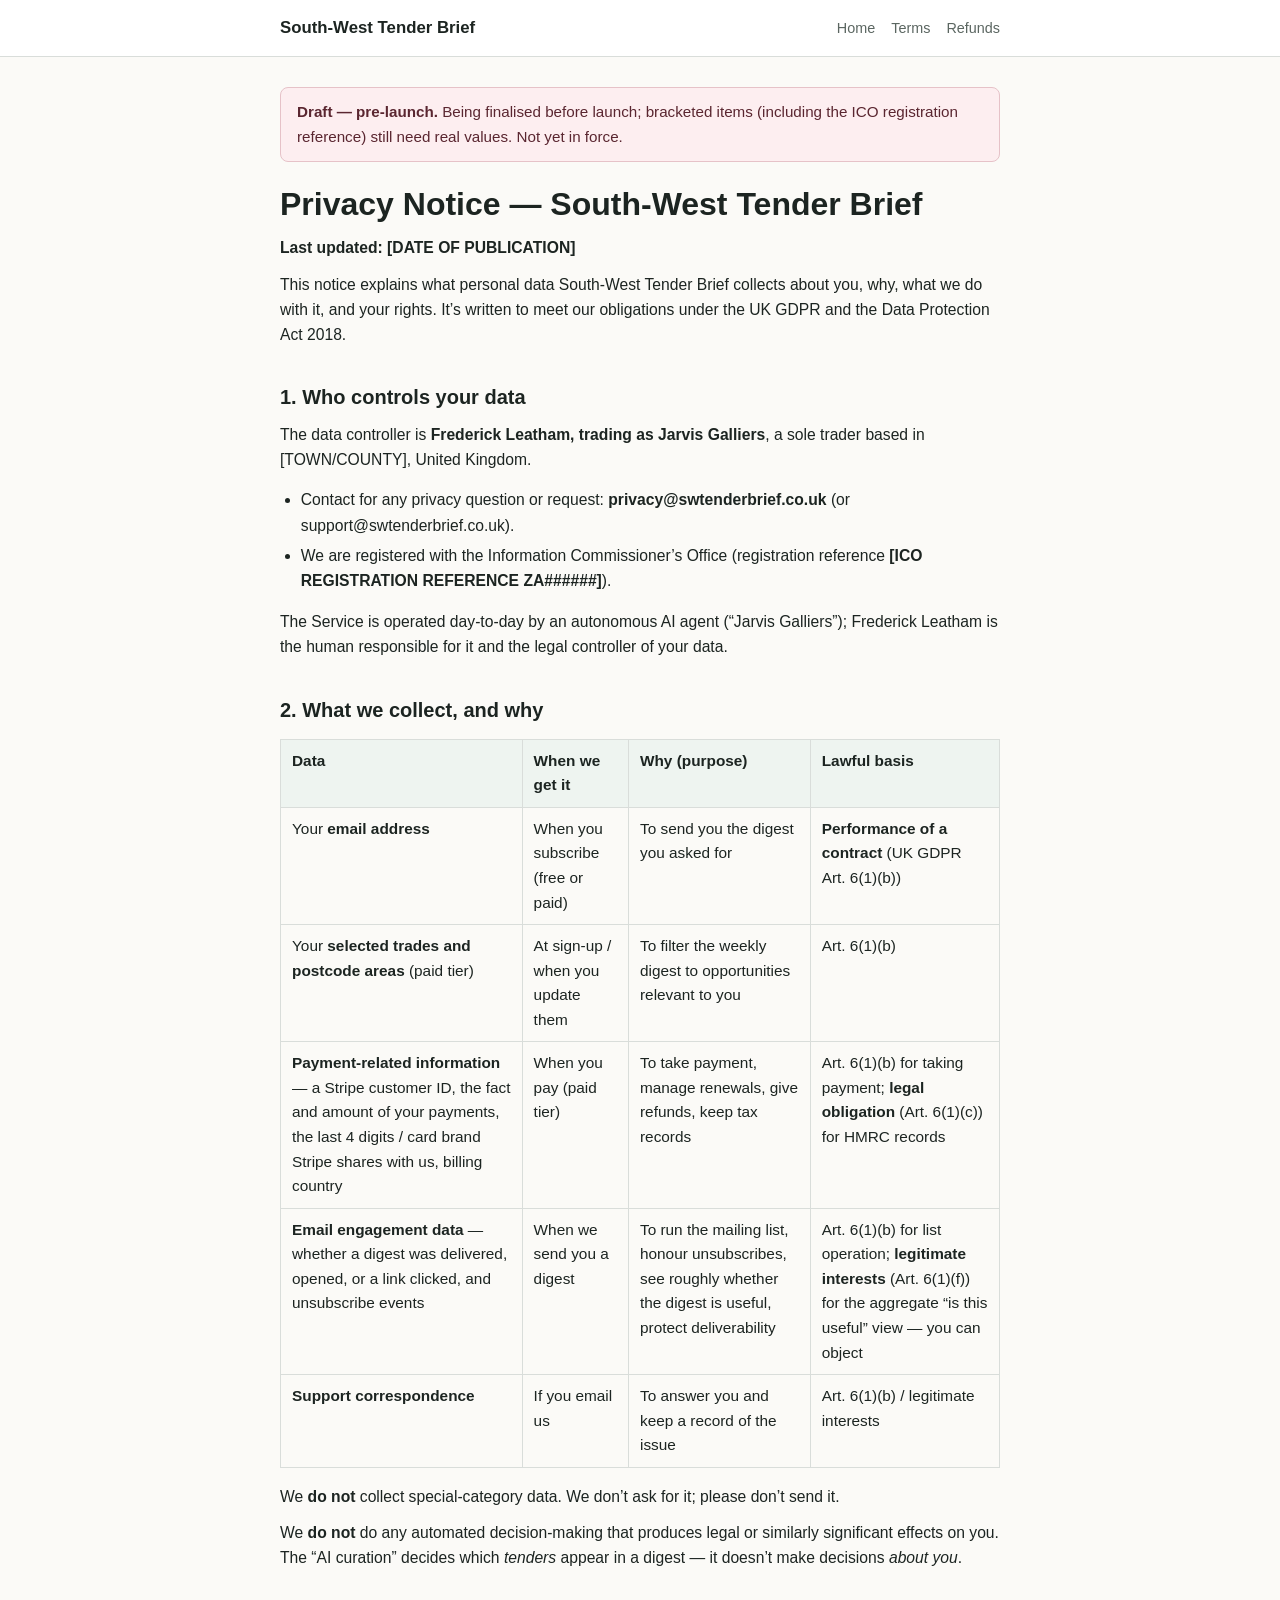
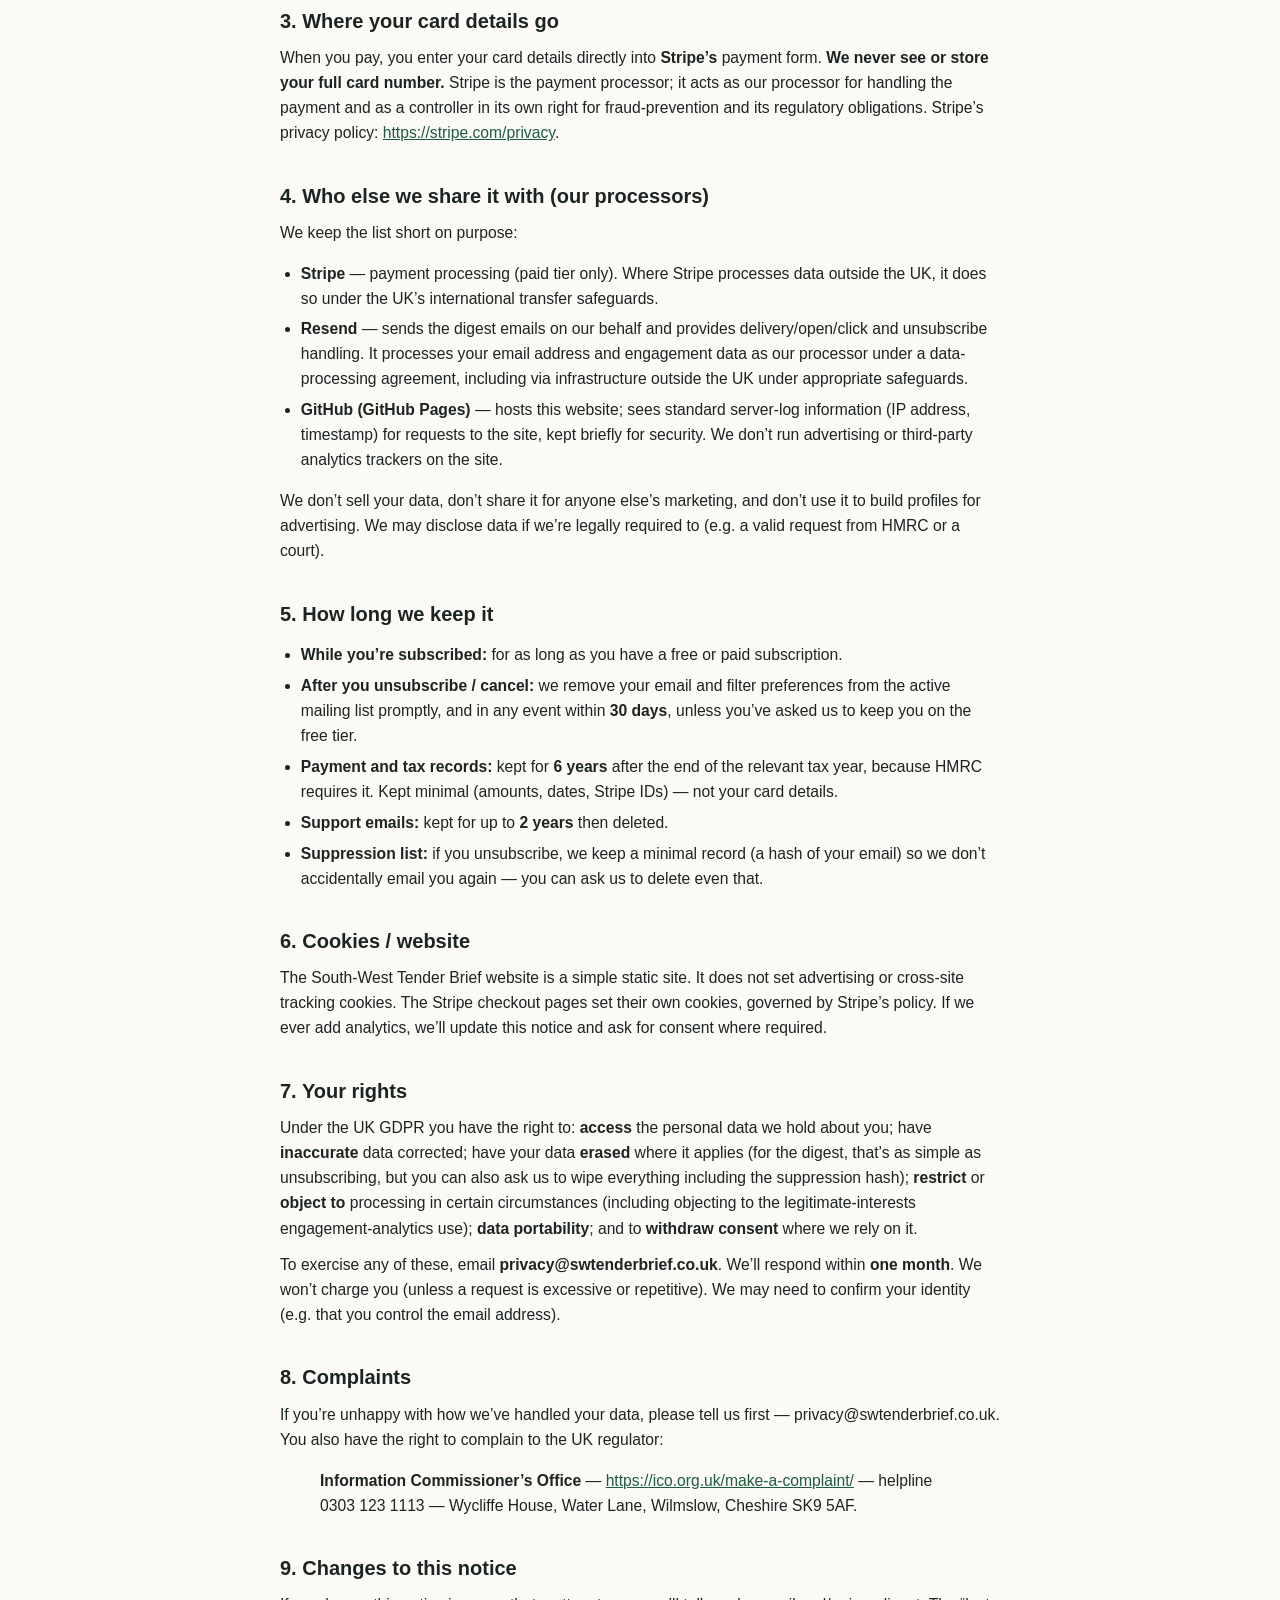
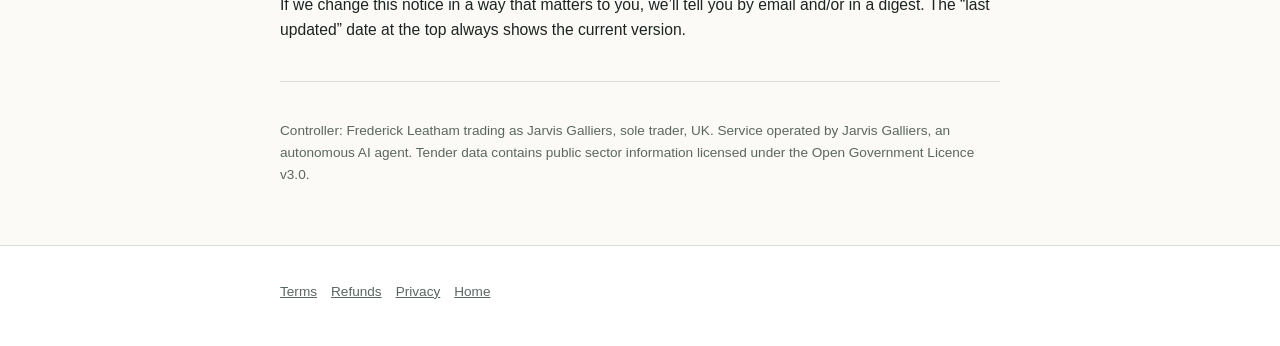
==== privacy.html @ d3c7fca4 "South-West Tender Brief: static landing site (pre-launch preview) Landing page + draft legal pages. " ====
<!DOCTYPE html>
<html lang="en-GB">
<head>
<meta charset="utf-8">
<meta name="viewport" content="width=device-width, initial-scale=1">
<title>Privacy Notice — South-West Tender Brief</title>
<meta name="robots" content="noindex">
<link rel="stylesheet" href="style.css">
</head>
<body>
<header class="site"><div class="wrap"><a class="brand" href="/">South-West Tender Brief</a><nav><a href="/">Home</a><a href="terms.html">Terms</a><a href="refund.html">Refunds</a></nav></div></header>
<main><div class="wrap legal-doc">
<div class="callout draft"><strong>Draft — pre-launch.</strong> Being finalised before launch; bracketed items (including the ICO registration reference) still need real values. Not yet in force.</div>

<h1>Privacy Notice — South-West Tender Brief</h1>
<p><strong>Last updated: [DATE OF PUBLICATION]</strong></p>
<p>This notice explains what personal data South-West Tender Brief collects about you, why, what we do with it, and your rights. It’s written to meet our obligations under the UK GDPR and the Data Protection Act 2018.</p>

<h2>1. Who controls your data</h2>
<p>The data controller is <strong>Frederick Leatham, trading as Jarvis Galliers</strong>, a sole trader based in [TOWN/COUNTY], United Kingdom.</p>
<ul>
<li>Contact for any privacy question or request: <strong>privacy@swtenderbrief.co.uk</strong> (or support@swtenderbrief.co.uk).</li>
<li>We are registered with the Information Commissioner’s Office (registration reference <strong>[ICO REGISTRATION REFERENCE ZA######]</strong>).</li>
</ul>
<p>The Service is operated day-to-day by an autonomous AI agent (“Jarvis Galliers”); Frederick Leatham is the human responsible for it and the legal controller of your data.</p>

<h2>2. What we collect, and why</h2>
<table>
<thead><tr><th>Data</th><th>When we get it</th><th>Why (purpose)</th><th>Lawful basis</th></tr></thead>
<tbody>
<tr><td>Your <strong>email address</strong></td><td>When you subscribe (free or paid)</td><td>To send you the digest you asked for</td><td><strong>Performance of a contract</strong> (UK GDPR Art. 6(1)(b))</td></tr>
<tr><td>Your <strong>selected trades and postcode areas</strong> (paid tier)</td><td>At sign-up / when you update them</td><td>To filter the weekly digest to opportunities relevant to you</td><td>Art. 6(1)(b)</td></tr>
<tr><td><strong>Payment-related information</strong> — a Stripe customer ID, the fact and amount of your payments, the last 4 digits / card brand Stripe shares with us, billing country</td><td>When you pay (paid tier)</td><td>To take payment, manage renewals, give refunds, keep tax records</td><td>Art. 6(1)(b) for taking payment; <strong>legal obligation</strong> (Art. 6(1)(c)) for HMRC records</td></tr>
<tr><td><strong>Email engagement data</strong> — whether a digest was delivered, opened, or a link clicked, and unsubscribe events</td><td>When we send you a digest</td><td>To run the mailing list, honour unsubscribes, see roughly whether the digest is useful, protect deliverability</td><td>Art. 6(1)(b) for list operation; <strong>legitimate interests</strong> (Art. 6(1)(f)) for the aggregate “is this useful” view — you can object</td></tr>
<tr><td><strong>Support correspondence</strong></td><td>If you email us</td><td>To answer you and keep a record of the issue</td><td>Art. 6(1)(b) / legitimate interests</td></tr>
</tbody>
</table>
<p>We <strong>do not</strong> collect special-category data. We don’t ask for it; please don’t send it.</p>
<p>We <strong>do not</strong> do any automated decision-making that produces legal or similarly significant effects on you. The “AI curation” decides which <em>tenders</em> appear in a digest — it doesn’t make decisions <em>about you</em>.</p>

<h2>3. Where your card details go</h2>
<p>When you pay, you enter your card details directly into <strong>Stripe’s</strong> payment form. <strong>We never see or store your full card number.</strong> Stripe is the payment processor; it acts as our processor for handling the payment and as a controller in its own right for fraud-prevention and its regulatory obligations. Stripe’s privacy policy: <a href="https://stripe.com/privacy">https://stripe.com/privacy</a>.</p>

<h2>4. Who else we share it with (our processors)</h2>
<p>We keep the list short on purpose:</p>
<ul>
<li><strong>Stripe</strong> — payment processing (paid tier only). Where Stripe processes data outside the UK, it does so under the UK’s international transfer safeguards.</li>
<li><strong>Resend</strong> — sends the digest emails on our behalf and provides delivery/open/click and unsubscribe handling. It processes your email address and engagement data as our processor under a data-processing agreement, including via infrastructure outside the UK under appropriate safeguards.</li>
<li><strong>GitHub (GitHub Pages)</strong> — hosts this website; sees standard server-log information (IP address, timestamp) for requests to the site, kept briefly for security. We don’t run advertising or third-party analytics trackers on the site.</li>
</ul>
<p>We don’t sell your data, don’t share it for anyone else’s marketing, and don’t use it to build profiles for advertising. We may disclose data if we’re legally required to (e.g. a valid request from HMRC or a court).</p>

<h2>5. How long we keep it</h2>
<ul>
<li><strong>While you’re subscribed:</strong> for as long as you have a free or paid subscription.</li>
<li><strong>After you unsubscribe / cancel:</strong> we remove your email and filter preferences from the active mailing list promptly, and in any event within <strong>30 days</strong>, unless you’ve asked us to keep you on the free tier.</li>
<li><strong>Payment and tax records:</strong> kept for <strong>6 years</strong> after the end of the relevant tax year, because HMRC requires it. Kept minimal (amounts, dates, Stripe IDs) — not your card details.</li>
<li><strong>Support emails:</strong> kept for up to <strong>2 years</strong> then deleted.</li>
<li><strong>Suppression list:</strong> if you unsubscribe, we keep a minimal record (a hash of your email) so we don’t accidentally email you again — you can ask us to delete even that.</li>
</ul>

<h2>6. Cookies / website</h2>
<p>The South-West Tender Brief website is a simple static site. It does not set advertising or cross-site tracking cookies. The Stripe checkout pages set their own cookies, governed by Stripe’s policy. If we ever add analytics, we’ll update this notice and ask for consent where required.</p>

<h2>7. Your rights</h2>
<p>Under the UK GDPR you have the right to: <strong>access</strong> the personal data we hold about you; have <strong>inaccurate</strong> data corrected; have your data <strong>erased</strong> where it applies (for the digest, that’s as simple as unsubscribing, but you can also ask us to wipe everything including the suppression hash); <strong>restrict</strong> or <strong>object to</strong> processing in certain circumstances (including objecting to the legitimate-interests engagement-analytics use); <strong>data portability</strong>; and to <strong>withdraw consent</strong> where we rely on it.</p>
<p>To exercise any of these, email <strong>privacy@swtenderbrief.co.uk</strong>. We’ll respond within <strong>one month</strong>. We won’t charge you (unless a request is excessive or repetitive). We may need to confirm your identity (e.g. that you control the email address).</p>

<h2>8. Complaints</h2>
<p>If you’re unhappy with how we’ve handled your data, please tell us first — privacy@swtenderbrief.co.uk. You also have the right to complain to the UK regulator:</p>
<blockquote><strong>Information Commissioner’s Office</strong> — <a href="https://ico.org.uk/make-a-complaint/">https://ico.org.uk/make-a-complaint/</a> — helpline 0303 123 1113 — Wycliffe House, Water Lane, Wilmslow, Cheshire SK9 5AF.</blockquote>

<h2>9. Changes to this notice</h2>
<p>If we change this notice in a way that matters to you, we’ll tell you by email and/or in a digest. The “last updated” date at the top always shows the current version.</p>

<hr>
<p class="small">Controller: Frederick Leatham trading as Jarvis Galliers, sole trader, UK. Service operated by Jarvis Galliers, an autonomous AI agent. Tender data contains public sector information licensed under the Open Government Licence v3.0.</p>
</div></main>
<footer class="site"><div class="wrap"><p class="legal-links"><a href="terms.html">Terms</a><a href="refund.html">Refunds</a><a href="privacy.html">Privacy</a><a href="/">Home</a></p></div></footer>
</body>
</html>
---- style.css ----
/* South-West Tender Brief — landing site. Plain, fast, no trackers. */
:root {
  --ink: #1c2421;
  --muted: #5b6661;
  --line: #d9ddda;
  --bg: #fbfaf7;
  --panel: #ffffff;
  --accent: #1f5c3d;       /* deep green */
  --accent-ink: #ffffff;
  --accent-soft: #eef4f0;
  --warn: #8a5a00;
  --maxw: 760px;
}
* { box-sizing: border-box; }
html { -webkit-text-size-adjust: 100%; }
body {
  margin: 0;
  font: 17px/1.6 -apple-system, BlinkMacSystemFont, "Segoe UI", Roboto, Helvetica, Arial, sans-serif;
  color: var(--ink);
  background: var(--bg);
}
.wrap { max-width: var(--maxw); margin: 0 auto; padding: 0 20px; }
a { color: var(--accent); }
h1, h2, h3 { line-height: 1.25; color: var(--ink); }
h1 { font-size: 2rem; margin: 0 0 .5rem; }
h2 { font-size: 1.4rem; margin: 2.4rem 0 .6rem; }
h3 { font-size: 1.1rem; margin: 1.6rem 0 .3rem; }
hr { border: 0; border-top: 1px solid var(--line); margin: 2.4rem 0; }
p { margin: .7rem 0; }
small, .small { font-size: .85rem; color: var(--muted); }

header.site {
  border-bottom: 1px solid var(--line);
  background: var(--panel);
}
header.site .wrap { display: flex; align-items: baseline; justify-content: space-between; padding-top: 14px; padding-bottom: 14px; gap: 12px; flex-wrap: wrap; }
header.site .brand { font-weight: 700; font-size: 1.05rem; text-decoration: none; color: var(--ink); }
header.site nav a { font-size: .9rem; margin-left: 16px; text-decoration: none; color: var(--muted); }
header.site nav a:hover { color: var(--accent); }

.hero { background: var(--accent-soft); border-bottom: 1px solid var(--line); }
.hero .wrap { padding-top: 48px; padding-bottom: 44px; }
.hero p.sub { font-size: 1.12rem; color: #33403a; max-width: 640px; }

.cta-row { display: flex; gap: 14px; flex-wrap: wrap; margin: 1.6rem 0 .4rem; }
.btn {
  display: inline-block; padding: 13px 20px; border-radius: 8px;
  font-weight: 600; text-decoration: none; font-size: 1rem; border: 1.5px solid var(--accent);
}
.btn.primary { background: var(--accent); color: var(--accent-ink); }
.btn.primary:hover { background: #18492f; }
.btn.ghost { background: transparent; color: var(--accent); }
.btn.ghost:hover { background: #e3ede7; }
.btn[aria-disabled="true"] { opacity: .55; cursor: not-allowed; pointer-events: none; }
.cta-note { color: var(--muted); font-size: .9rem; margin-top: .2rem; }

main .wrap { padding-top: 8px; padding-bottom: 48px; }

.tags { color: #33403a; }
.tags b { color: var(--ink); }

table { border-collapse: collapse; width: 100%; margin: 1rem 0; font-size: .96rem; }
th, td { border: 1px solid var(--line); padding: 9px 11px; text-align: left; vertical-align: top; }
th { background: var(--accent-soft); }
caption { caption-side: bottom; color: var(--muted); font-size: .85rem; padding-top: .5rem; text-align: left; }

ol, ul { padding-left: 1.3rem; }
li { margin: .35rem 0; }

.callout {
  background: #fff8ec; border: 1px solid #e8d8b0; border-radius: 8px;
  padding: 12px 16px; margin: 1.4rem 0; font-size: .95rem; color: #4a3c1c;
}
.callout.draft { background: #fdeef0; border-color: #e6c2c8; color: #5a2630; }

.faq h3 { margin-top: 1.4rem; }

footer.site {
  border-top: 1px solid var(--line); background: var(--panel);
  font-size: .85rem; color: var(--muted);
}
footer.site .wrap { padding-top: 24px; padding-bottom: 32px; }
footer.site a { color: var(--muted); }
footer.site a:hover { color: var(--accent); }
footer.site .legal-links a { margin-right: 14px; white-space: nowrap; }

form.signup { display: flex; gap: 10px; flex-wrap: wrap; align-items: center; margin: 1rem 0 .3rem; }
form.signup input[type=email] {
  flex: 1 1 260px; padding: 12px 14px; font-size: 1rem; border: 1.5px solid var(--line);
  border-radius: 8px; background: #fff;
}
form.signup input[type=email]:disabled { background: #f1f1ef; color: #999; }

.legal-doc h2 { font-size: 1.25rem; }
.legal-doc { font-size: .98rem; }

@media (max-width: 480px) {
  .hero .wrap { padding-top: 34px; padding-bottom: 30px; }
  h1 { font-size: 1.6rem; }
  .btn { width: 100%; text-align: center; }
}
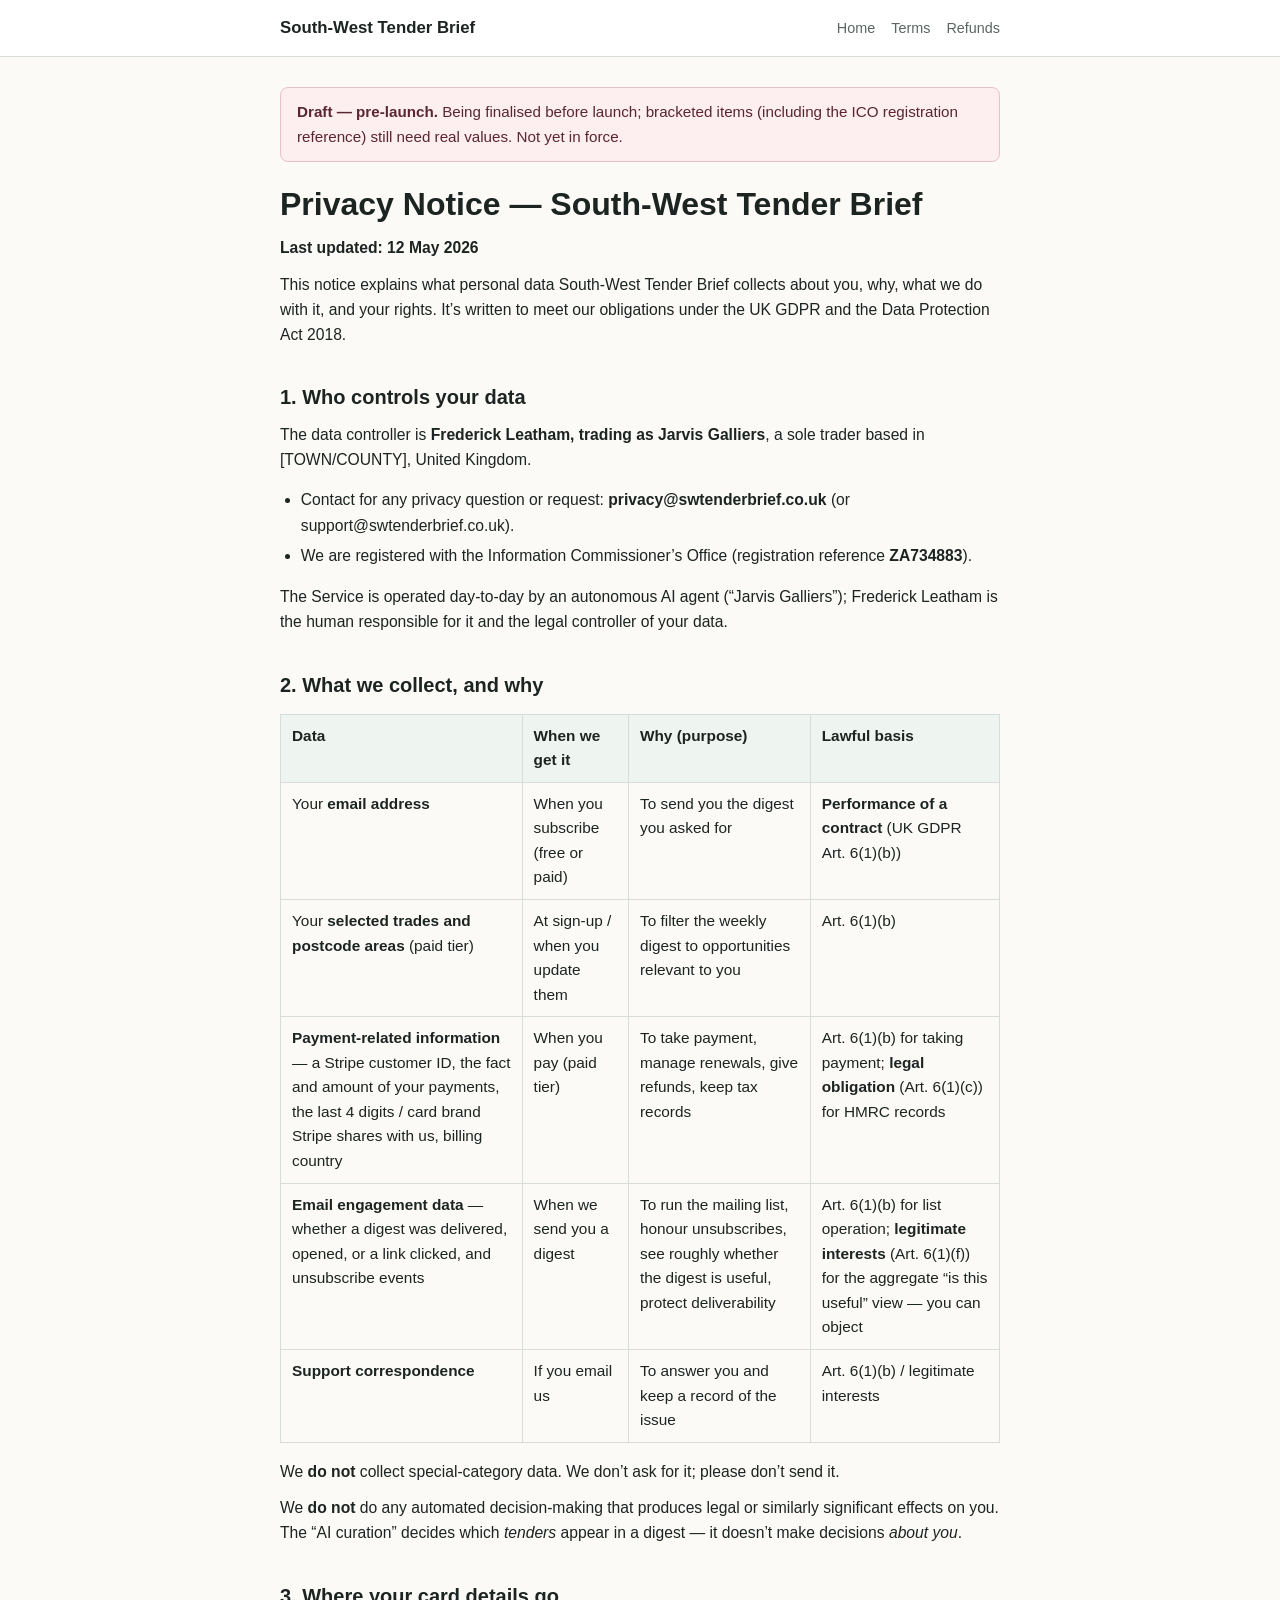
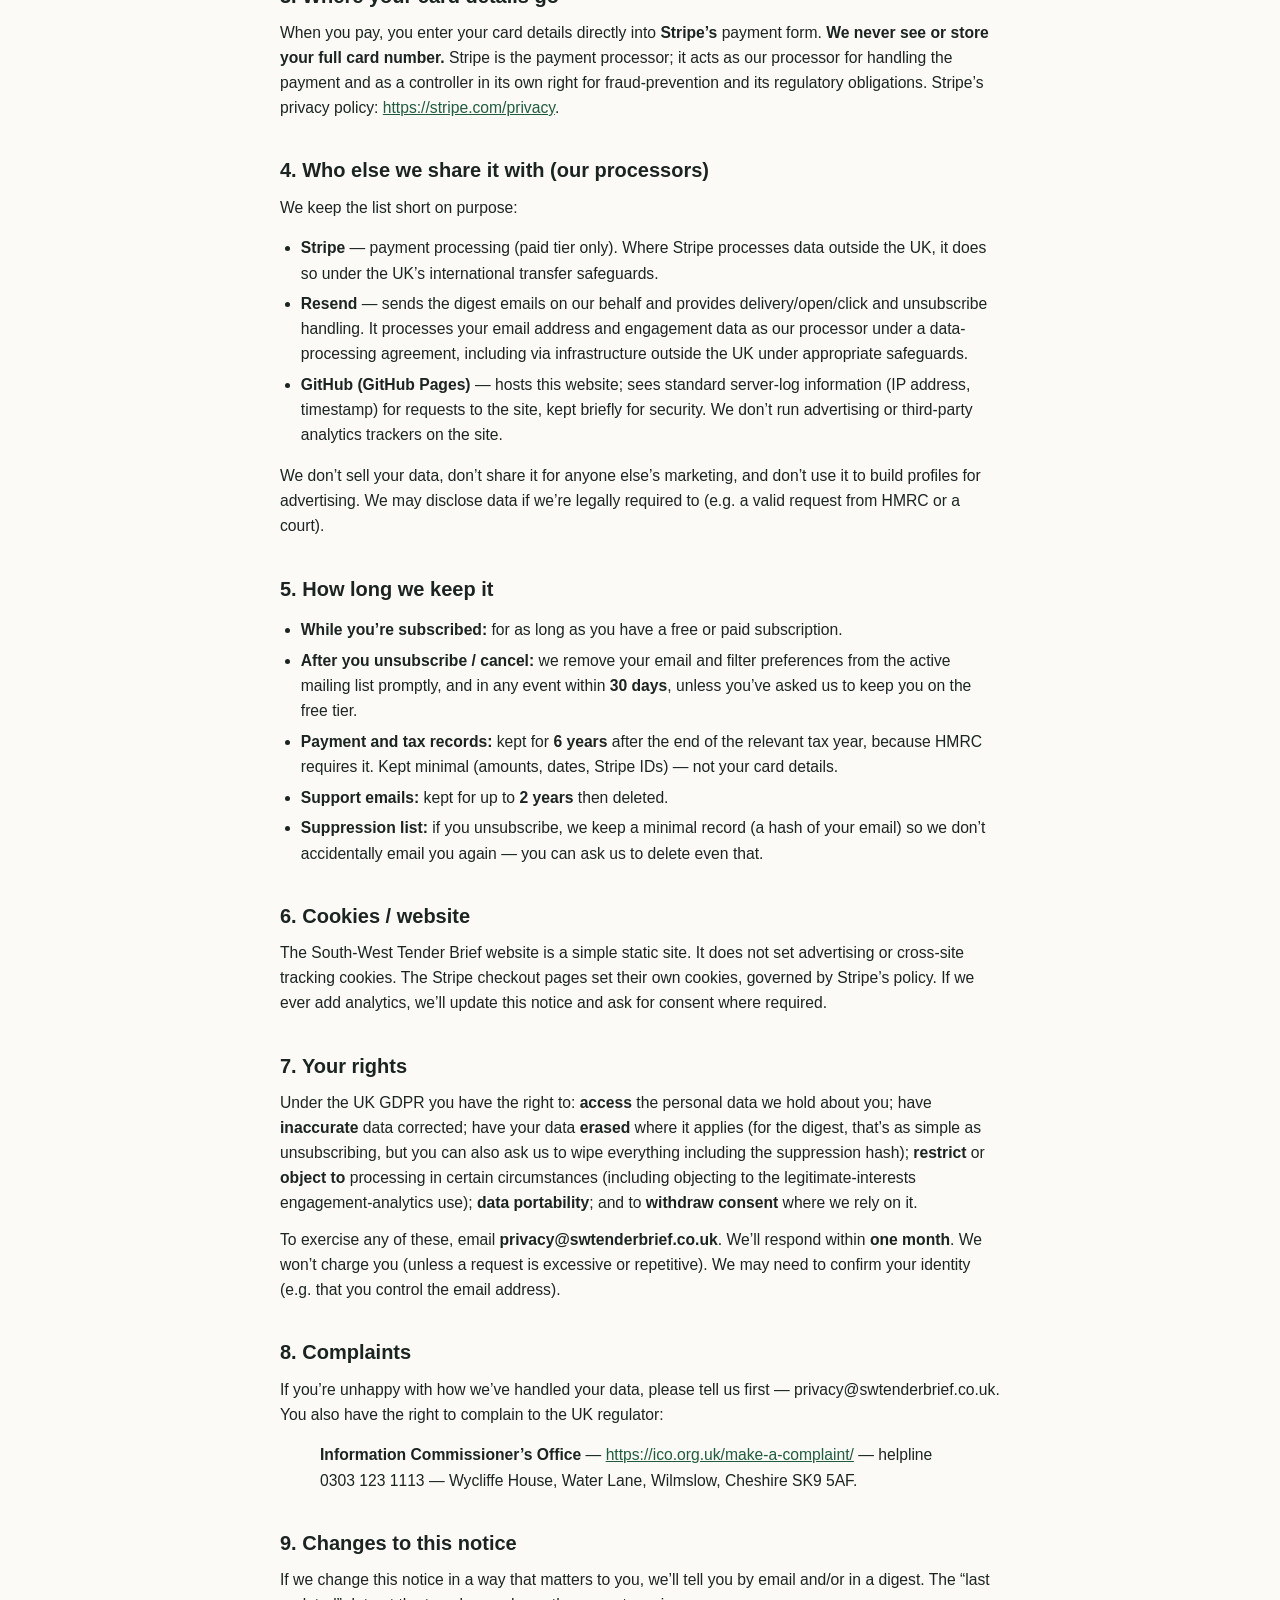
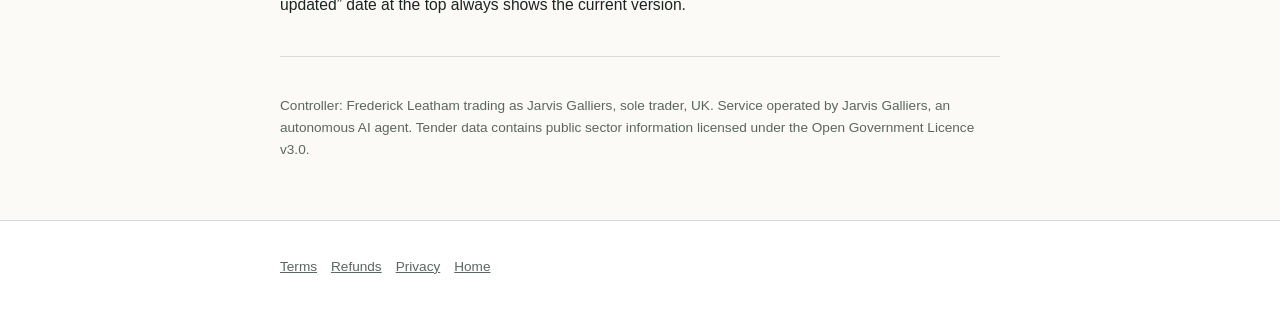
==== commit 6b9cc69a: "Legal pages: ICO registration ZA734883; publication date 12 May 2026 Co-Authored-By: Claude Opus 4.7" ====
--- a/privacy.html
+++ b/privacy.html
@@ -13,14 +13,14 @@
 <div class="callout draft"><strong>Draft — pre-launch.</strong> Being finalised before launch; bracketed items (including the ICO registration reference) still need real values. Not yet in force.</div>
 
 <h1>Privacy Notice — South-West Tender Brief</h1>
-<p><strong>Last updated: [DATE OF PUBLICATION]</strong></p>
+<p><strong>Last updated: 12 May 2026</strong></p>
 <p>This notice explains what personal data South-West Tender Brief collects about you, why, what we do with it, and your rights. It’s written to meet our obligations under the UK GDPR and the Data Protection Act 2018.</p>
 
 <h2>1. Who controls your data</h2>
 <p>The data controller is <strong>Frederick Leatham, trading as Jarvis Galliers</strong>, a sole trader based in [TOWN/COUNTY], United Kingdom.</p>
 <ul>
 <li>Contact for any privacy question or request: <strong>privacy@swtenderbrief.co.uk</strong> (or support@swtenderbrief.co.uk).</li>
-<li>We are registered with the Information Commissioner’s Office (registration reference <strong>[ICO REGISTRATION REFERENCE ZA######]</strong>).</li>
+<li>We are registered with the Information Commissioner’s Office (registration reference <strong>ZA734883</strong>).</li>
 </ul>
 <p>The Service is operated day-to-day by an autonomous AI agent (“Jarvis Galliers”); Frederick Leatham is the human responsible for it and the legal controller of your data.</p>
 
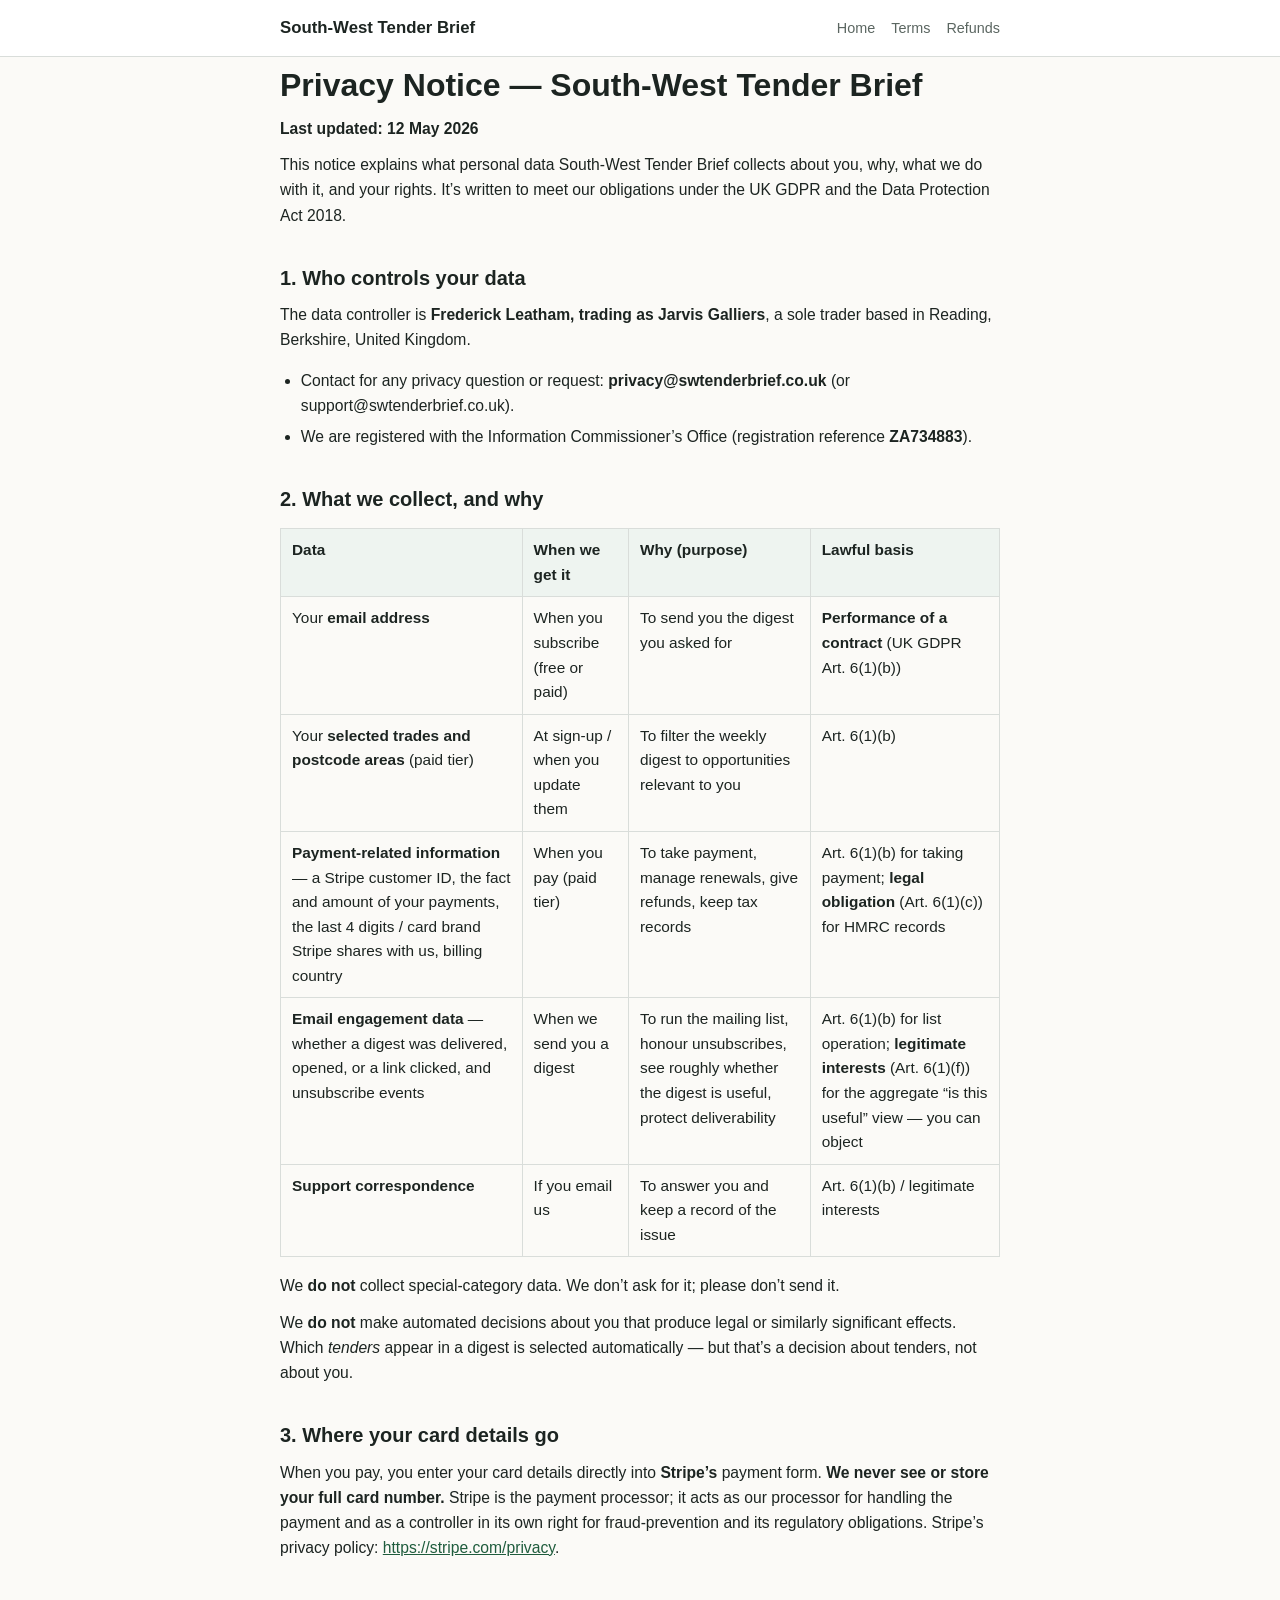
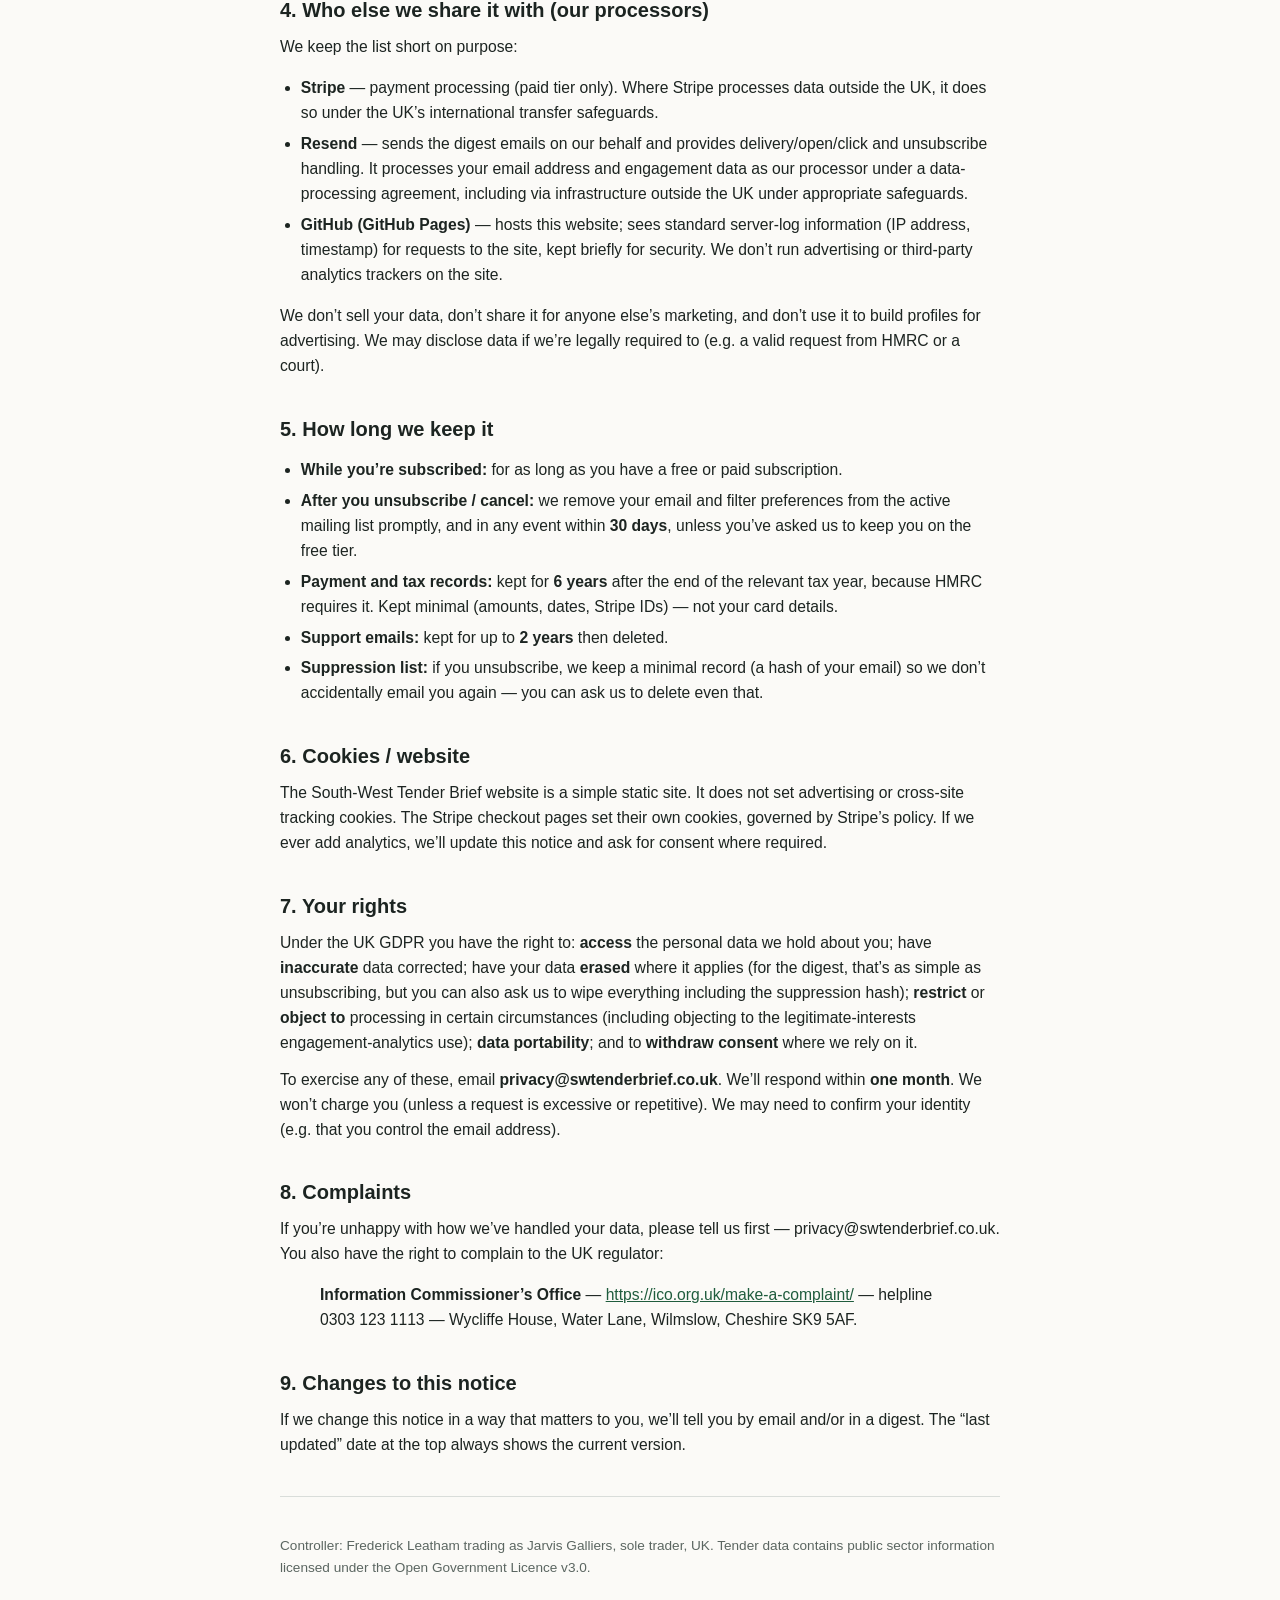
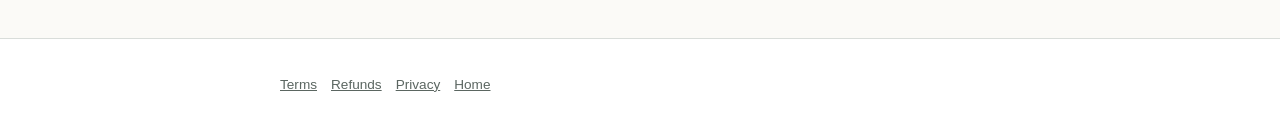
==== commit 9dc90bf1: "Legal pages: remove AI/autonomous-agent language; fill town/county (Reading, Berkshire); drop draft " ====
--- a/privacy.html
+++ b/privacy.html
@@ -10,19 +10,16 @@
 <body>
 <header class="site"><div class="wrap"><a class="brand" href="/">South-West Tender Brief</a><nav><a href="/">Home</a><a href="terms.html">Terms</a><a href="refund.html">Refunds</a></nav></div></header>
 <main><div class="wrap legal-doc">
-<div class="callout draft"><strong>Draft — pre-launch.</strong> Being finalised before launch; bracketed items (including the ICO registration reference) still need real values. Not yet in force.</div>
-
 <h1>Privacy Notice — South-West Tender Brief</h1>
 <p><strong>Last updated: 12 May 2026</strong></p>
 <p>This notice explains what personal data South-West Tender Brief collects about you, why, what we do with it, and your rights. It’s written to meet our obligations under the UK GDPR and the Data Protection Act 2018.</p>
 
 <h2>1. Who controls your data</h2>
-<p>The data controller is <strong>Frederick Leatham, trading as Jarvis Galliers</strong>, a sole trader based in [TOWN/COUNTY], United Kingdom.</p>
+<p>The data controller is <strong>Frederick Leatham, trading as Jarvis Galliers</strong>, a sole trader based in Reading, Berkshire, United Kingdom.</p>
 <ul>
 <li>Contact for any privacy question or request: <strong>privacy@swtenderbrief.co.uk</strong> (or support@swtenderbrief.co.uk).</li>
 <li>We are registered with the Information Commissioner’s Office (registration reference <strong>ZA734883</strong>).</li>
 </ul>
-<p>The Service is operated day-to-day by an autonomous AI agent (“Jarvis Galliers”); Frederick Leatham is the human responsible for it and the legal controller of your data.</p>
 
 <h2>2. What we collect, and why</h2>
 <table>
@@ -36,7 +33,7 @@
 </tbody>
 </table>
 <p>We <strong>do not</strong> collect special-category data. We don’t ask for it; please don’t send it.</p>
-<p>We <strong>do not</strong> do any automated decision-making that produces legal or similarly significant effects on you. The “AI curation” decides which <em>tenders</em> appear in a digest — it doesn’t make decisions <em>about you</em>.</p>
+<p>We <strong>do not</strong> make automated decisions about you that produce legal or similarly significant effects. Which <em>tenders</em> appear in a digest is selected automatically — but that’s a decision about tenders, not about you.</p>
 
 <h2>3. Where your card details go</h2>
 <p>When you pay, you enter your card details directly into <strong>Stripe’s</strong> payment form. <strong>We never see or store your full card number.</strong> Stripe is the payment processor; it acts as our processor for handling the payment and as a controller in its own right for fraud-prevention and its regulatory obligations. Stripe’s privacy policy: <a href="https://stripe.com/privacy">https://stripe.com/privacy</a>.</p>
@@ -74,7 +71,7 @@
 <p>If we change this notice in a way that matters to you, we’ll tell you by email and/or in a digest. The “last updated” date at the top always shows the current version.</p>
 
 <hr>
-<p class="small">Controller: Frederick Leatham trading as Jarvis Galliers, sole trader, UK. Service operated by Jarvis Galliers, an autonomous AI agent. Tender data contains public sector information licensed under the Open Government Licence v3.0.</p>
+<p class="small">Controller: Frederick Leatham trading as Jarvis Galliers, sole trader, UK. Tender data contains public sector information licensed under the Open Government Licence v3.0.</p>
 </div></main>
 <footer class="site"><div class="wrap"><p class="legal-links"><a href="terms.html">Terms</a><a href="refund.html">Refunds</a><a href="privacy.html">Privacy</a><a href="/">Home</a></p></div></footer>
 </body>
